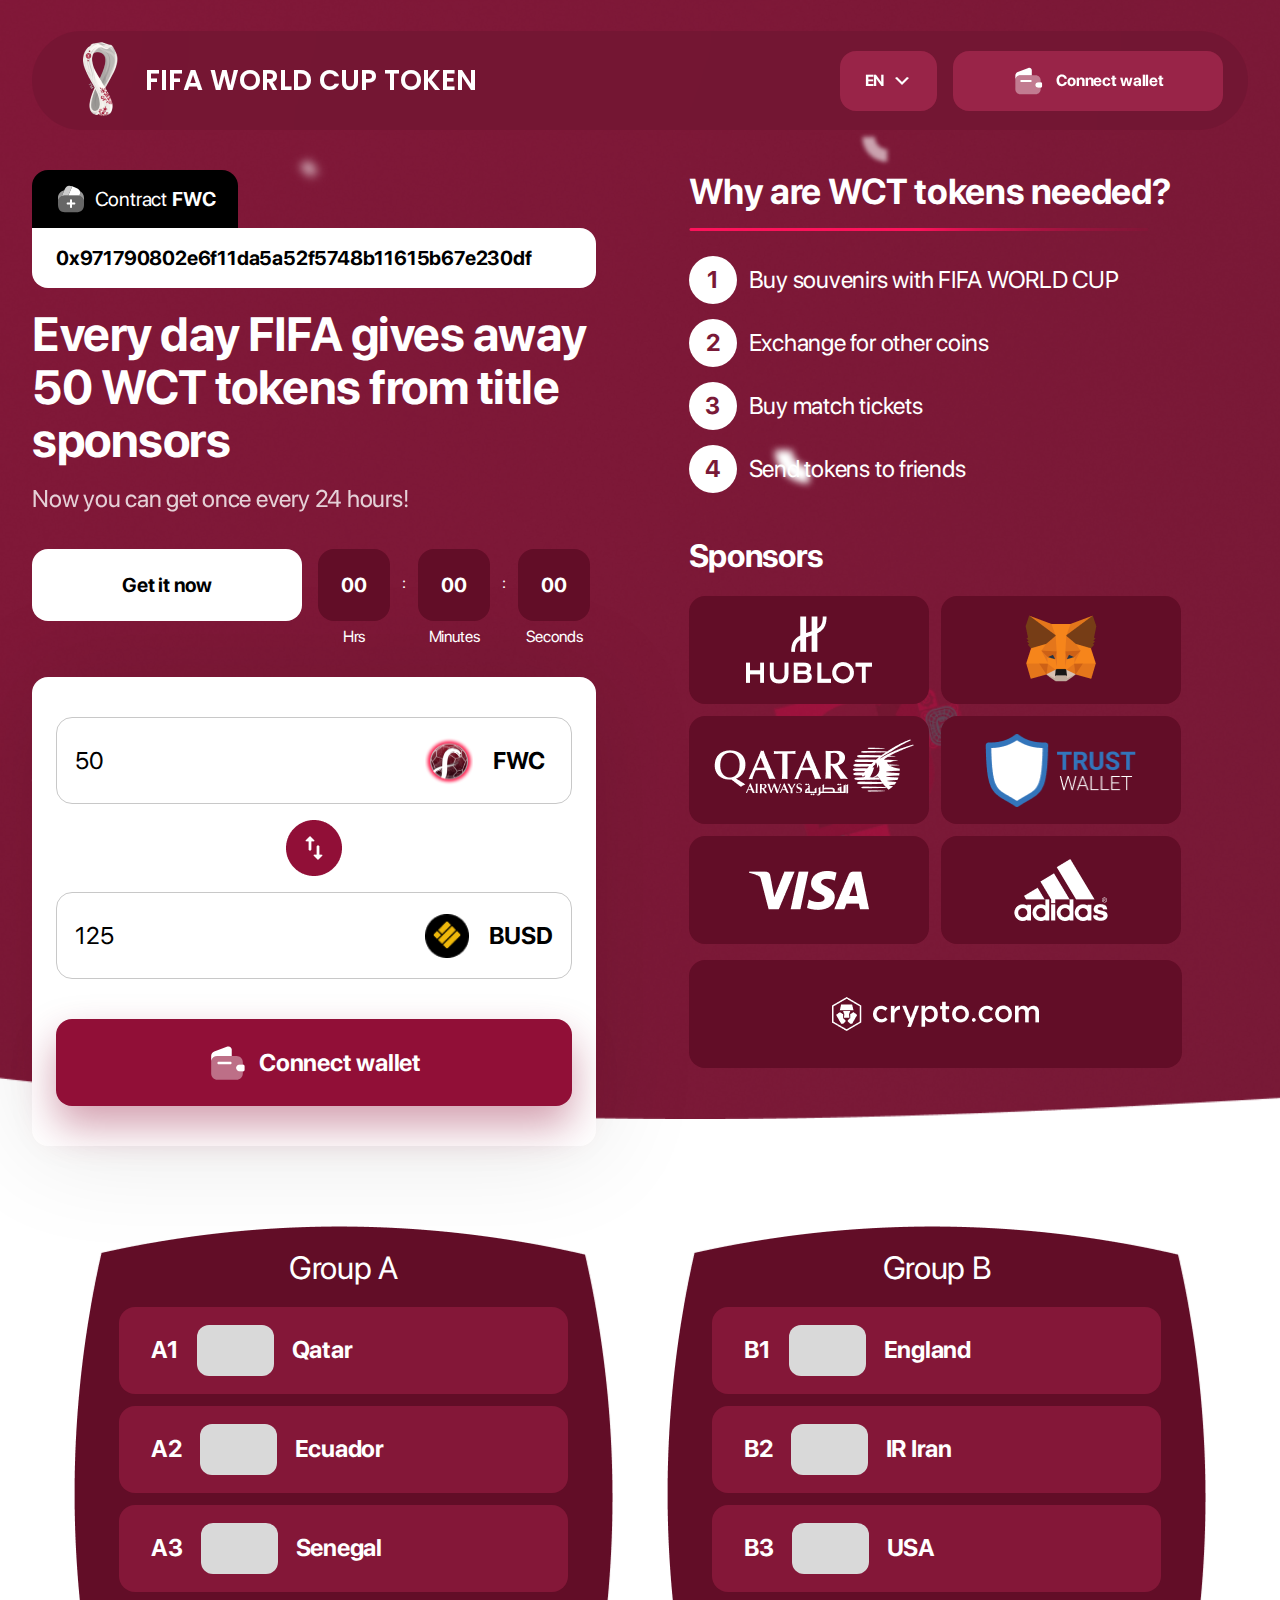
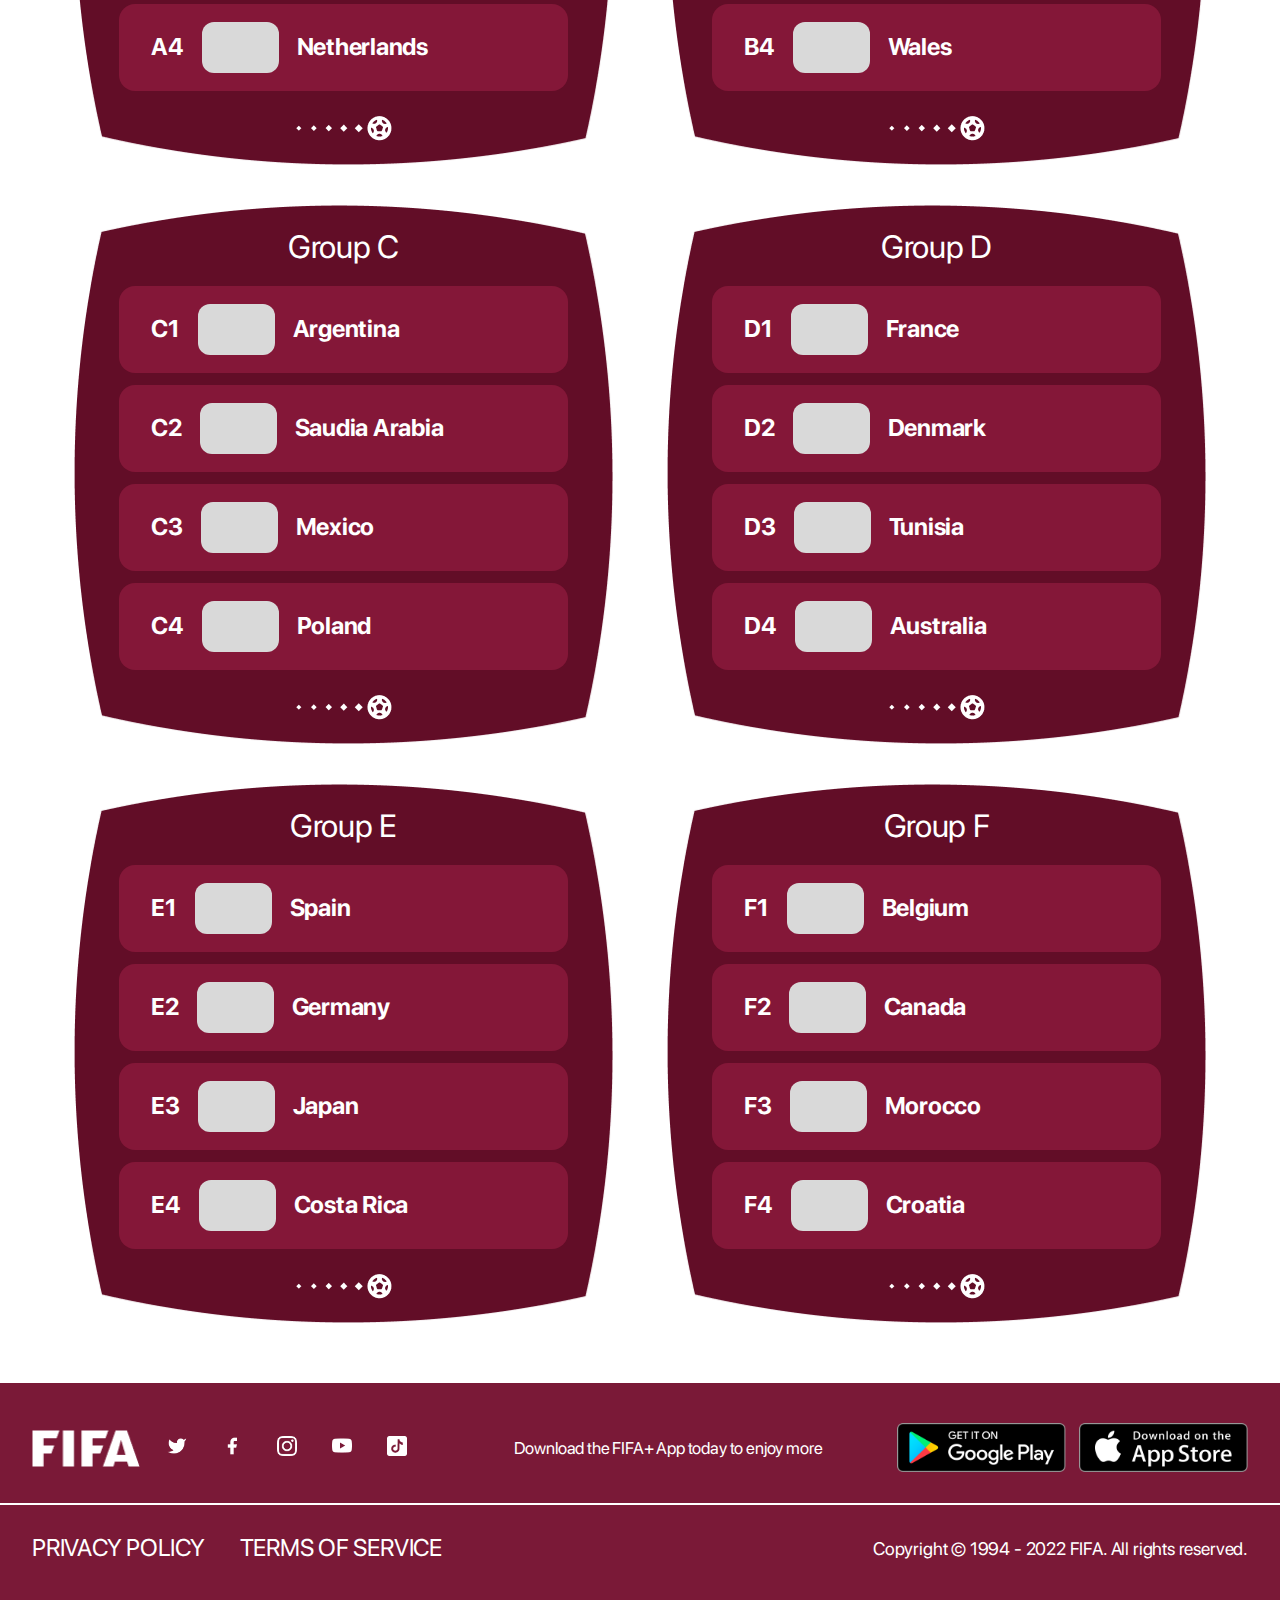
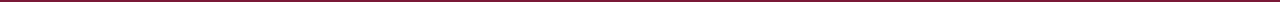
==== en.html @ 3a6cc98b "init" ====
<!DOCTYPE html>
<html lang="en">

<head>
    <meta charset="UTF-8">
    <meta http-equiv="X-UA-Compatible" content="IE=edge">
    <meta name="viewport" content="width=device-width, initial-scale=1.0">
    <title>Fifa World Cup Token</title>
    <link rel="preconnect" href="https://fonts.googleapis.com">
    <link rel="preconnect" href="https://fonts.gstatic.com" crossorigin>
    <link href="https://fonts.googleapis.com/css2?family=Poppins:wght@600&display=swap" rel="stylesheet">
    <link rel="stylesheet" href="css/fonts.css">
    <link rel="stylesheet" href="css/style.css">
    <link rel="icon" href="img/logo.png" sizes="24x24">
</head>

<body>
    <section class="main container">
        <div class="main_bg"></div>
        <div class="main_part_bg"></div>
        <div class="main_part_bg2"></div>
        <header>
            <div class="header_logo">
                <img src="img/logo.png" alt="">
                <span>Fifa World Cup Token</span>
            </div>
            <div class="header_lang">
                <div class="header_lang_r">

                    <span>EN</span>
                    <img src="img/arrow.png" alt="">

                </div>
                <div class="header_lang_menu">
                    <div class="header_lang_menu_w header_lang_menu_w1">
                        <a href="/">
                            <p>RU</p>
                        </a>
                    </div>
                    <div class="header_lang_menu_w header_lang_menu_active">
                        <a href="en.html">
                            <p>EN</p>
                        </a>
                    </div>
                </div>
            </div>
            <div class="header_wallet">
                <img src="img/wallet.svg" alt="">
                <span>Connect wallet</span>
            </div>
        </header>

        <div class="main_row">
            <div class="main_column main_column1">
                <div class="main_contract">
                    <img src="img/contract.svg" alt="">
                    <span>Сontract</span>
                    <p>FWC</p>
                </div>
                <div class="main_contract_white">
                    0x971790802e6f11da5a52f5748b11615b67e230df
                </div>
                <h2>
                    Every day FIFA gives away 50 WCT tokens from title sponsors
                </h2>
                <div class="main_take">
                    Now you can get once every <span>24</span> hours!
                </div>
                <div class="main_take_now">
                    <div class="main_take_now_btn">
                        Get it now
                    </div>
                    <div class="main_take_now_timer">
                        <div class="main_take_now_timer_time_wrap">
                            <div class="main_take_now_timer_time">
                                00
                            </div>
                            <span>Hrs</span>
                        </div>
                        <p>:</p>
                        <div class="main_take_now_timer_time_wrap">
                            <div class="main_take_now_timer_time">
                                00
                            </div>
                            <span>Minutes</span>
                        </div>
                        <p>:</p>
                        <div class="main_take_now_timer_time_wrap">
                            <div class="main_take_now_timer_time">
                                00
                            </div>
                            <span>Seconds</span>
                        </div>
                    </div>
                </div>
                <div class="main_exchange">
                    <div class="main_exchange_row">
                        <input type="text" value="50">
                        <img src="img/fwc.png" alt="">
                        <span>FWC</span>
                    </div>
                    <div class="main_exchange_change">
                        <img src="img/change.png" alt="">
                    </div>
                    <div class="main_exchange_row">
                        <input type="text" value="125">
                        <img class="img2" src="img/busd.png" alt="">
                        <span>BUSD</span>
                    </div>
                    <div class="main_exchange_wallet">
                        <img src="img/wallet.svg" alt="">
                        <span>Connect wallet</span>
                    </div>
                </div>
            </div>

            <div class="main_column main_column2">
                <div class="main_column2_h2">
                    <h2>Why are WCT tokens needed?</h2>
                </div>
                <div class="main_column2_h2_img">
                    <img src="img/column2_arrow.png" alt="">
                </div>
                <div class="main_column2_ul">
                    <div class="main_column2_ul_li">
                        <div class="main_column2_ul_li_index">
                            1
                        </div>
                        <div class="main_column2_ul_li_text">
                            Buy souvenirs with FIFA WORLD CUP
                        </div>
                    </div>
                    <div class="main_column2_ul_li">
                        <div class="main_column2_ul_li_index">
                            2
                        </div>
                        <div class="main_column2_ul_li_text">
                            Exchange for other coins
                        </div>
                    </div>
                    <div class="main_column2_ul_li">
                        <div class="main_column2_ul_li_index">
                            3
                        </div>
                        <div class="main_column2_ul_li_text">
                            Buy match tickets
                        </div>
                    </div>
                    <div class="main_column2_ul_li">
                        <div class="main_column2_ul_li_index">
                            4
                        </div>
                        <div class="main_column2_ul_li_text">
                            Send tokens to friends
                        </div>
                    </div>

                    <div class="main_column2_img"></div>
                </div>
                <div class="main_column2_sponsors">
                    <h3>Sponsors</h3>
                    <div class="main_column2_sponsors_wrap">
                        <div class="main_column2_sponsors_item">
                            <img class="main_column2_sponsors_item1" src="img/sp1.png" alt="">
                        </div>
                        <div class="main_column2_sponsors_item">
                            <img class="main_column2_sponsors_item2" src="img/sp2.png" alt="">
                        </div>
                        <div class="main_column2_sponsors_item">
                            <img class="main_column2_sponsors_item3" src="img/sp3.png" alt="">
                        </div>
                        <div class="main_column2_sponsors_item">
                            <img class="main_column2_sponsors_item4" src="img/sp4.png" alt="">
                        </div>
                        <div class="main_column2_sponsors_item">
                            <img class="main_column2_sponsors_item5" src="img/sp5.png" alt="">
                        </div>
                        <div class="main_column2_sponsors_item">
                            <img class="main_column2_sponsors_item6" src="img/sp6.png" alt="">
                        </div>
                    </div>
                    <div class="main_column2_sponsors_item_last">
                        <img class="main_column2_sponsors_item7" src="img/sp7.png" alt="">
                    </div>
                </div>
            </div>
        </div>
    </section>

    <section class="container groups">
        <div class="groups_wrap">
            <div class="groups_item">
                <div class="groups_item_name">
                    Group A
                </div>
                <div class="groups_item_team_wrap">
                    <div class="groups_item_team_wrap_index">
                        A1
                    </div>
                    <div class="groups_item_team_wrap_img">

                    </div>
                    <div class="groups_item_team_wrap_name">
                        Qatar
                    </div>
                </div>
                <div class="groups_item_team_wrap">
                    <div class="groups_item_team_wrap_index">
                        A2
                    </div>
                    <div class="groups_item_team_wrap_img">

                    </div>
                    <div class="groups_item_team_wrap_name">
                        Ecuador
                    </div>
                </div>
                <div class="groups_item_team_wrap">
                    <div class="groups_item_team_wrap_index">
                        A3
                    </div>
                    <div class="groups_item_team_wrap_img">

                    </div>
                    <div class="groups_item_team_wrap_name">
                        Senegal
                    </div>
                </div>
                <div class="groups_item_team_wrap">
                    <div class="groups_item_team_wrap_index">
                        A4
                    </div>
                    <div class="groups_item_team_wrap_img">

                    </div>
                    <div class="groups_item_team_wrap_name">
                        Netherlands
                    </div>
                </div>
                <div class="groups_item_bg_img">
                    <img src="img/groupsball.png" alt="">
                </div>
            </div>
            <div class="groups_item">
                <div class="groups_item_name">
                    Group B
                </div>
                <div class="groups_item_team_wrap">
                    <div class="groups_item_team_wrap_index">
                        B1
                    </div>
                    <div class="groups_item_team_wrap_img">

                    </div>
                    <div class="groups_item_team_wrap_name">
                        England
                    </div>
                </div>
                <div class="groups_item_team_wrap">
                    <div class="groups_item_team_wrap_index">
                        B2
                    </div>
                    <div class="groups_item_team_wrap_img">

                    </div>
                    <div class="groups_item_team_wrap_name">
                        IR Iran
                    </div>
                </div>
                <div class="groups_item_team_wrap">
                    <div class="groups_item_team_wrap_index">
                        B3
                    </div>
                    <div class="groups_item_team_wrap_img">

                    </div>
                    <div class="groups_item_team_wrap_name">
                        USA
                    </div>
                </div>
                <div class="groups_item_team_wrap">
                    <div class="groups_item_team_wrap_index">
                        B4
                    </div>
                    <div class="groups_item_team_wrap_img">

                    </div>
                    <div class="groups_item_team_wrap_name">
                        Wales
                    </div>
                </div>
                <div class="groups_item_bg_img">
                    <img src="img/groupsball.png" alt="">
                </div>
            </div>
            <div class="groups_item">
                <div class="groups_item_name">
                    Group C
                </div>
                <div class="groups_item_team_wrap">
                    <div class="groups_item_team_wrap_index">
                        C1
                    </div>
                    <div class="groups_item_team_wrap_img">

                    </div>
                    <div class="groups_item_team_wrap_name">
                        Argentina
                    </div>
                </div>
                <div class="groups_item_team_wrap">
                    <div class="groups_item_team_wrap_index">
                        C2
                    </div>
                    <div class="groups_item_team_wrap_img">

                    </div>
                    <div class="groups_item_team_wrap_name">
                        Saudia Arabia
                    </div>
                </div>
                <div class="groups_item_team_wrap">
                    <div class="groups_item_team_wrap_index">
                        C3
                    </div>
                    <div class="groups_item_team_wrap_img">

                    </div>
                    <div class="groups_item_team_wrap_name">
                        Mexico
                    </div>
                </div>
                <div class="groups_item_team_wrap">
                    <div class="groups_item_team_wrap_index">
                        C4
                    </div>
                    <div class="groups_item_team_wrap_img">

                    </div>
                    <div class="groups_item_team_wrap_name">
                        Poland
                    </div>
                </div>
                <div class="groups_item_bg_img">
                    <img src="img/groupsball.png" alt="">
                </div>
            </div>
            <div class="groups_item">
                <div class="groups_item_name">
                    Group D
                </div>
                <div class="groups_item_team_wrap">
                    <div class="groups_item_team_wrap_index">
                        D1
                    </div>
                    <div class="groups_item_team_wrap_img">

                    </div>
                    <div class="groups_item_team_wrap_name">
                        France
                    </div>
                </div>
                <div class="groups_item_team_wrap">
                    <div class="groups_item_team_wrap_index">
                        D2
                    </div>
                    <div class="groups_item_team_wrap_img">

                    </div>
                    <div class="groups_item_team_wrap_name">
                        Denmark
                    </div>
                </div>
                <div class="groups_item_team_wrap">
                    <div class="groups_item_team_wrap_index">
                        D3
                    </div>
                    <div class="groups_item_team_wrap_img">

                    </div>
                    <div class="groups_item_team_wrap_name">
                        Tunisia
                    </div>
                </div>
                <div class="groups_item_team_wrap">
                    <div class="groups_item_team_wrap_index">
                        D4
                    </div>
                    <div class="groups_item_team_wrap_img">

                    </div>
                    <div class="groups_item_team_wrap_name">
                        Australia
                    </div>
                </div>
                <div class="groups_item_bg_img">
                    <img src="img/groupsball.png" alt="">
                </div>
            </div>
            <div class="groups_item">
                <div class="groups_item_name">
                    Group E
                </div>
                <div class="groups_item_team_wrap">
                    <div class="groups_item_team_wrap_index">
                        E1
                    </div>
                    <div class="groups_item_team_wrap_img">

                    </div>
                    <div class="groups_item_team_wrap_name">
                        Spain
                    </div>
                </div>
                <div class="groups_item_team_wrap">
                    <div class="groups_item_team_wrap_index">
                        E2
                    </div>
                    <div class="groups_item_team_wrap_img">

                    </div>
                    <div class="groups_item_team_wrap_name">
                        Germany
                    </div>
                </div>
                <div class="groups_item_team_wrap">
                    <div class="groups_item_team_wrap_index">
                        E3
                    </div>
                    <div class="groups_item_team_wrap_img">

                    </div>
                    <div class="groups_item_team_wrap_name">
                        Japan
                    </div>
                </div>
                <div class="groups_item_team_wrap">
                    <div class="groups_item_team_wrap_index">
                        E4
                    </div>
                    <div class="groups_item_team_wrap_img">

                    </div>
                    <div class="groups_item_team_wrap_name">
                        Costa Rica
                    </div>
                </div>
                <div class="groups_item_bg_img">
                    <img src="img/groupsball.png" alt="">
                </div>
            </div>
            <div class="groups_item">
                <div class="groups_item_name">
                    Group F
                </div>
                <div class="groups_item_team_wrap">
                    <div class="groups_item_team_wrap_index">
                        F1
                    </div>
                    <div class="groups_item_team_wrap_img">

                    </div>
                    <div class="groups_item_team_wrap_name">
                        Belgium
                    </div>
                </div>
                <div class="groups_item_team_wrap">
                    <div class="groups_item_team_wrap_index">
                        F2
                    </div>
                    <div class="groups_item_team_wrap_img">

                    </div>
                    <div class="groups_item_team_wrap_name">
                        Canada
                    </div>
                </div>
                <div class="groups_item_team_wrap">
                    <div class="groups_item_team_wrap_index">
                        F3
                    </div>
                    <div class="groups_item_team_wrap_img">

                    </div>
                    <div class="groups_item_team_wrap_name">
                        Morocco
                    </div>
                </div>
                <div class="groups_item_team_wrap">
                    <div class="groups_item_team_wrap_index">
                        F4
                    </div>
                    <div class="groups_item_team_wrap_img">

                    </div>
                    <div class="groups_item_team_wrap_name">
                        Croatia
                    </div>
                </div>
                <div class="groups_item_bg_img">
                    <img src="img/groupsball.png" alt="">
                </div>
            </div>
        </div>
    </section>

    <footer>
        <div class="footer_top container">
            <div class="footer_top_name">
                <img src="img/fifa.png" alt="">
            </div>
            <div class="footer_top_icons">
                <a href="">
                    <img src="img/ic1.png" alt="">
                </a>
                <a href="">
                    <img src="img/ic2.png" alt="">
                </a>
                <a href="">
                    <img src="img/ic3.png" alt="">
                </a>
                <a href="">
                    <img src="img/ic4.png" alt="">
                </a>
                <a href="">
                    <img src="img/ic5.png" alt="">
                </a>
            </div>
            <div class="footer_top_down">
                Download the FIFA+ App today to enjoy more
            </div>
            <div class="footer_top_google">
                <a href="">
                    <img src="img/googleplay.png" alt="">
                </a>
            </div>
            <div class="footer_top_appstore">
                <a href="">
                    <img src="img/appstore.png" alt="">
                </a>
            </div>
        </div>
        <div class="footer_bottom container">
            <div class="footer_bottom_links">
                <div class="footer_bottom_link footer_bottom_link1">
                    <a href="">
                        PRIVACY POLICY
                        </a>
                </div>
                <div class="footer_bottom_link">
                    <a href="">
                        
TERMS OF SERVICE
                        </a>
                </div>
            </div>
            <div class="footer_bottom_copyright">
                Copyright © 1994 - 2022 FIFA. All rights reserved.
            </div>
        </div>
    </footer>
    <script src="https://code.jquery.com/jquery-3.6.0.min.js" integrity="sha256-/xUj+3OJU5yExlq6GSYGSHk7tPXikynS7ogEvDej/m4=" crossorigin="anonymous"></script>
    <script src="js/main.js"></script>
</body>

</html>
---- css/fonts.css ----
@font-face {
     font-family: "SF Pro";
     src: url(../fonts/SFPRODISPLAYREGULAR.OTF);
     font-weight: 400;
     font-style: normal;
     font-display: swap
 }
 
 @font-face {
     font-family: "SF Pro";
     src: url(../fonts/SFPRODISPLAYMEDIUM.OTF);
     font-weight: 500;
     font-style: normal;
     font-display: swap
 }
 
 @font-face {
     font-family: "SF Pro";
     src: url(../fonts/SFPRODISPLAYBOLD.OTF);
     font-weight: 700;
     font-style: normal;
     font-display: swap
 }
---- css/style.css ----
* {
    padding: 0;
    margin: 0;
    box-sizing: border-box;
    font-family: 'SF Pro';
    color: white;
}

img {
    width: 100%;
    height: auto;
}

html {
    scroll-behavior: smooth;
}

body {
    overflow-x: hidden;
}

body::-webkit-scrollbar {
    width: 12px;
}

body::-webkit-scrollbar-track {
    background: #1C1A36;
}

body::-webkit-scrollbar-thumb {
    background-color: #841738;
    border-radius: 20px;
}

.container {
    width: 1680px;
    margin: 0 auto;
}

.imgRotate img {
    transform: rotate(0) !important;
}

.main_bg {
    background-image: url('../img/main_bg.png');
    background-size: cover;
    background-repeat: no-repeat;
    background-position: bottom;
    width: 2269.33px;
    height: 1081px;
    left: -109.33px;
    top: -7px;
    position: absolute;
    z-index: -1;
}

header {
    width: 100%;
    height: 99px;
    background: rgba(104, 21, 46, 0.45);
    backdrop-filter: blur(40px);
    /* Note: backdrop-filter has minimal browser support */
    border-radius: 300px;
    margin-top: 31px;
    padding: 10px 25px;
    display: flex;
    align-items: center;
}

.header_logo {
    display: flex;
    align-items: center;
}

.header_logo img {
    width: 88px;
    height: 77px;
}

.header_logo span {
    font-family: 'Poppins';
    font-style: normal;
    font-weight: 600;
    font-size: 28px;
    line-height: 42px;
    /* identical to box height */
    text-transform: uppercase;
    color: #FFFFFF;
}

.header_lang {
    margin-left: auto;
    width: 97px;
    height: 60px;
    display: flex;
    align-items: center;
    background: #992448;
    border-radius: 16px;
    justify-content: center;
    position: relative;
}

.header_lang span {
    font-style: normal;
    font-weight: 700;
    font-size: 16px;
    line-height: 110%;
    /* identical to box height, or 18px */
    letter-spacing: -0.01em;
    color: #FFFFFF;
    margin-right: 8px;
}

.header_lang img {
    width: 20px;
    height: 20px;
    transform: rotate(180deg);
}

.header_wallet {
    background: #992448;
    border-radius: 16px;
    margin-left: 16px;
    display: flex;
    align-items: center;
    width: 270px;
    height: 60px;
    justify-content: center;
}

.header_wallet img {
    width: 32px;
    height: 32px;
}

.header_wallet span {
    font-family: 'SF Pro';
    font-style: normal;
    font-weight: 700;
    font-size: 16px;
    line-height: 110%;
    /* identical to box height, or 18px */
    letter-spacing: -0.01em;
    color: #FFFFFF;
    margin-left: 12px;
}

.main_part_bg {
    background-image: url('../img/path104.png');
    filter: blur(5px);
    transform: matrix(-0.87, 0.5, 0.5, 0.87, 0, 0);
    width: 23px;
    height: 23px;
    background-size: cover;
    background-repeat: no-repeat;
    background-position: bottom;
    position: absolute;
    top: 200px;
    left: 30px;
}

.main_part_bg2 {
    background-image: url('../img/path105.png');
    transform: matrix(0.26, -0.97, -0.97, -0.26, 0, 0);
    width: 23px;
    height: 23px;
    background-size: cover;
    background-repeat: no-repeat;
    background-position: bottom;
    position: absolute;
    bottom: 100px;
    left: 30px;
}

.main_row {
    margin-top: 40px;
    display: flex;
}

.main_column1 {
    width: 630px;
}

.main_contract {
    background: #000000;
    border-radius: 16px 16px 0px 0px;
    width: 206px;
    height: 58px;
    display: flex;
    align-items: center;
    justify-content: center;
}

.main_contract img {
    width: 32px;
    height: 32px;
    margin-right: 8px;
}

.main_contract span {
    font-size: 20px;
    line-height: 110%;
    /* identical to box height, or 22px */
    letter-spacing: -0.01em;
    color: #FFFFFF;
    font-weight: 400;
}

.main_contract p {
    font-size: 20px;
    line-height: 110%;
    /* identical to box height, or 22px */
    letter-spacing: -0.01em;
    color: #FFFFFF;
    font-weight: 700;
    margin-left: 5px;
}

.main_contract_white {
    width: 564px;
    height: 60px;
    background: #FFFFFF;
    border-radius: 0px 16px 16px 16px;
    padding: 19px 24px;
    font-weight: 700;
    font-size: 20px;
    line-height: 110%;
    /* identical to box height, or 22px */
    letter-spacing: -0.01em;
    color: #000000;
}

.main_column1 h2 {
    font-weight: 700;
    font-size: 48px;
    line-height: 110%;
    /* or 53px */
    letter-spacing: -0.01em;
    color: #FFFFFF;
    margin-top: 20px;
}

.main_take {
    font-weight: 400;
    font-size: 24px;
    line-height: 110%;
    /* or 26px */
    letter-spacing: -0.01em;
    color: #FFFFFF;
    opacity: 0.8;
    margin-top: 20px;
}

.main_take_now {
    margin-top: 36px;
    display: flex;
}

.main_take_now_btn {
    width: 270px;
    height: 72px;
    background: #FFFFFF;
    border-radius: 16px;
    display: flex;
    justify-content: center;
    align-items: center;
    font-weight: 700;
    font-size: 20px;
    line-height: 110%;
    /* identical to box height, or 22px */
    letter-spacing: -0.01em;
    color: #000000;
}

.main_take_now_timer {
    margin-left: 16px;
    display: flex;
    align-items: center;
    column-gap: 12px;
}

.main_take_now_timer_time {
    width: 72px;
    height: 72px;
    display: flex;
    align-items: center;
    justify-content: center;
    font-weight: 700;
    font-size: 20px;
    line-height: 110%;
    /* identical to box height, or 22px */
    letter-spacing: -0.01em;
    color: #FFFFFF;
    background: #620D27;
    border-radius: 16px;
}

.main_take_now_timer_time_wrap span {
    font-weight: 400;
    font-size: 16px;
    line-height: 110%;
    /* identical to box height, or 20px */
    letter-spacing: -0.01em;
    color: #FFFFFF;
    margin-top: 7px;
    text-align: center;
    display: flex;
    justify-content: center;
}

.main_take_now_timer p {
    position: relative;
    bottom: 15px;
}

.main_exchange {
    margin-top: 32px;
    width: 564px;
    height: 469px;
    background: #FFFFFF;
    box-shadow: 0px 4px 110px rgba(0, 0, 0, 0.1);
    border-radius: 16px;
    padding: 40px 24px;
}

.main_exchange_row {
    width: 100%;
    height: 87px;
    border: 1px solid #C8C8C8;
    border-radius: 16px;
    padding: 18px;
    display: flex;
    align-items: center;
}

.main_exchange_row input {
    border: 0;
    font-weight: 400;
    font-size: 24px;
    line-height: 110%;
    /* or 26px */
    letter-spacing: -0.01em;
    color: #000000;
    width: 67%;
}

.main_exchange_row img {
    margin-left: 30px;
    width: 48px;
    height: 48px;
}

.main_exchange_row span {
    font-weight: 700;
    font-size: 24px;
    line-height: 110%;
    /* or 26px */
    letter-spacing: -0.01em;
    color: #000000;
    margin-left: 20px;
}

.main_exchange_change {
    width: 56px;
    height: 56px;
    margin: 0 auto;
    margin-top: 16px;
    margin-bottom: 16px;
}

.main_exchange_wallet {
    width: 100%;
    height: 87px;
    background: #910F37;
    /* 1 */
    box-shadow: 0px 20px 40px rgba(145, 15, 55, 0.4);
    border-radius: 16px;
    margin-top: 40px;
    display: flex;
    justify-content: center;
    align-items: center;
}

.main_exchange_wallet img {
    width: 40px;
    height: 40px;
}

.main_exchange_wallet span {
    font-weight: 700;
    font-size: 24px;
    line-height: 110%;
    /* or 26px */
    letter-spacing: -0.01em;
    color: #FFFFFF;
    margin-left: 12px;
}

.img2 {
    width: 44px !important;
    height: 44px !important;
}

.main_column2 {
    width: 800px;
    margin-left: auto;
}

.main_column2_h2 {
    font-weight: 700;
    font-size: 36px;
    line-height: 120%;
    /* or 43px */
    letter-spacing: -0.01em;
    color: #FFFFFF;
}

.main_column2_h2 h2 {
    font-weight: 700;
    font-size: 36px;
    line-height: 120%;
    /* or 43px */
    letter-spacing: -0.01em;
    color: #FFFFFF;
}

.main_column2_h2_img img {
    transform: rotate(-180deg);
    width: 460px;
    margin-top: 15px;
}

.main_column2_ul {
    margin-top: 21px;
    position: relative;
}

.main_column2_ul_li {
    display: flex;
    align-items: center;
    margin-bottom: 15px;
}

.main_column2_ul_li_index {
    width: 48px;
    height: 48px;
    background: #FFFFFF;
    display: flex;
    align-items: center;
    justify-content: center;
    font-weight: 700;
    font-size: 24px;
    line-height: 110%;
    /* or 26px */
    letter-spacing: -0.01em;
    color: #791937;
    border-radius: 50px;
    margin-right: 12px;
}

.main_column2_ul_li_text {
    font-weight: 400;
    font-size: 24px;
    line-height: 110%;
    /* or 26px */
    letter-spacing: -0.01em;
    color: #FFFFFF;
}

.main_column2_sponsors {
    margin-top: 46px;
}

.main_column2_sponsors h3 {
    font-weight: 700;
    font-size: 32px;
    line-height: 110%;
    /* or 35px */
    letter-spacing: -0.01em;
    color: #FFFFFF;
}

.main_column2_sponsors_wrap {
    margin-top: 22px;
    display: flex;
    column-gap: 12px;
    row-gap: 12px;
    flex-wrap: wrap;
}

.main_column2_sponsors_item {
    background: #620D27;
    border-radius: 16px;
    display: flex;
    justify-content: center;
    width: 240px;
    height: 108px;
    align-items: center;
}

.main_column2_sponsors_item1 {
    width: 126px;
    height: 68px;
}

.main_column2_sponsors_item2 {
    width: 88px;
    height: 88px;
}

.main_column2_sponsors_item3 {
    width: 216px;
    height: 63px;
}

.main_column2_sponsors_item4 {
    width: 151px;
    height: 73px;
}

.main_column2_sponsors_item5 {
    width: 120px;
    height: 39px;
}

.main_column2_sponsors_item6 {
    width: 96px;
    height: 96px;
}

.main_column2_sponsors_item7 {
    width: 207px;
    height: 34px;
}

.main_column2_sponsors_item_last {
    width: 744px;
    display: flex;
    justify-content: center;
    align-items: center;
    background: #620D27;
    border-radius: 16px;
    margin-top: 16px;
    height: 108px;
}

.main_column2_img {
    background-image: url('../img/column2_img.png');
    background-size: cover;
    background-repeat: no-repeat;
    background-position: center;
    position: absolute;
    left: 500px;
    top: -100px;
    width: 381px;
    height: 409px;
}

.groups {
    margin-top: 80px !important;
}

.groups_wrap {
    display: flex;
    flex-wrap: wrap;
    align-items: center;
    justify-content: center;
    column-gap: 12px;
    row-gap: 40px;
}

.groups_item {
    background-image: url('../img/Vector.png');
    background-size: cover;
    background-repeat: no-repeat;
    background-position: center;
    width: 539px;
    height: 539px;
    padding: 25px 45px;
}

.groups_item_name {
    font-weight: 400;
    font-size: 32px;
    line-height: 110%;
    /* or 35px */
    letter-spacing: -0.01em;
    color: #FFFFFF;
    text-align: center;
    margin-bottom: 20px;
}

.groups_item_team_wrap {
    height: 87px;
    width: 100%;
    background: #841738;
    border-radius: 16px;
    display: flex;
    align-items: center;
    margin-bottom: 12px;
    padding: 18px 32px;
}

.groups_item_team_wrap_index {
    font-weight: 700;
    font-size: 24px;
    line-height: 110%;
    /* or 26px */
    letter-spacing: -0.01em;
    color: #FFFFFF;
    margin-right: 18px;
}

.groups_item_team_wrap_img {
    background: #D9D9D9;
    border-radius: 12px;
    width: 77px;
    height: 51px;
}

.groups_item_team_wrap_name {
    font-weight: 700;
    font-size: 24px;
    line-height: 110%;
    /* or 26px */
    letter-spacing: -0.01em;
    color: #FFFFFF;
    margin-left: 18px;
}

.groups_item_bg_img {
    margin: 0 auto;
    margin-top: 25px;
    width: 96px;
    height: 25px;
}

footer {
    margin-top: 60px;
    background-color: #7A1937;
}

.footer_top {
    border-bottom: 2px solid white;
    padding: 40px 0 30px 0;
    display: flex;
    align-items: center;
}

.footer_top_name {
    width: 108px;
    height: 36px;
    margin-right: 27px;
}

.footer_top_icons img {
    width: 30px;
    height: 30px;
    margin-right: 32px;
}

.footer_top_down {
    font-weight: 400;
    font-size: 24px;
    line-height: 110%;
    /* or 26px */
    letter-spacing: -0.01em;
    color: #FFFFFF;
    margin-left: auto;
    margin-right: auto;
}

.footer_top_google {
    width: 169px;
    height: 50px;
    margin-right: 13px;
}

.footer_top_appstore {
    width: 169px;
    height: 50px;
}

.footer_bottom {
    padding: 30px 0 40px 0;
    display: flex;
    align-items: center;
}

.footer_bottom_link a {
    font-weight: 400;
    font-size: 24px;
    line-height: 110%;
    /* or 26px */
    letter-spacing: -0.01em;
    color: #FFFFFF;
}

.footer_bottom_link1 {
    margin-right: 35px;
}

.footer_bottom_copyright {
    margin-left: auto;
    font-weight: 400;
    font-size: 18px;
    line-height: 110%;
    /* identical to box height, or 20px */
    letter-spacing: -0.01em;
    color: #FFFFFF;
}

a {
    text-decoration: none;
}

.footer_bottom_links {
    display: flex;
    align-items: center;
}

.header_lang_r,
.header_wallet,
.main_take_now_btn,
.main_exchange_wallet,
.main_exchange_change,
a {
    cursor: pointer;
    transition: 0.5s;
}

.header_lang_r:hover,
.header_wallet:hover,
.main_take_now_btn:hover,
.main_exchange_wallet:hover,
.main_exchange_change:hover,
a:hover {
    transition: 0.5s;
    opacity: 0.8;
}

.header_lang_menu {
    position: absolute;
    width: 97px;
    height: 91px;
    bottom: -100px;
    border-radius: 16px;
    left: 0;
    background: #992448;
    display: none;
}

.header_lang_menu_w {
    display: flex;
    align-items: center;
    padding-left: 23px;
    width: 97px;
    height: 42px;
}

.header_lang_menu_active p {
    font-weight: 700;
    font-size: 16px;
    line-height: 110%;
    /* identical to box height, or 18px */
    letter-spacing: -0.01em;
    color: black !important;
}

.header_lang_menu_active {
    background-color: #FFFFFF;
}

.header_lang_menu_w p {
    color: #FFFFFF;
}

.header_lang_menu_w1 {
    border-radius: 16px 16px 0 0;
}

.header_lang_r {
    display: flex;
    align-items: center;
}

input:active,
input:focus {
    outline: none;
    border: 0;
}

@media screen and (max-width: 1760px) {
    .container {
        width: 100%;
        padding-left: 2.5%;
        padding-right: 2.5%;
    }
    .groups_wrap {
        justify-content: space-evenly;
    }
    .main_part_bg {
        top: 160px;
        left: 300px;
    }
}

@media screen and (max-width: 1460px) {
    .main_column1 {
        width: 48%;
    }
    .main_column2 {
        width: 46%;
    }
    .main_column2_sponsors_item_last {
        width: 493px;
    }
    .main_bg {
        height: 1126px;
    }
    .main_column2_img {
        display: none;
    }
    .footer_top_icons img {
        width: 20px;
        height: 20px;
    }
    .footer_top_down {
        font-size: 17px;
    }
}

@media screen and (max-width: 1200px) {
    .main_row {
        flex-direction: column;
    }
    .main_column1,
    .main_column2 {
        width: 100%;
    }
    .main_bg {
        height: 1860px;
    }
    .main_contract {
        margin: 0 auto;
    }
    .main_contract_white {
        margin: 0 auto;
    }
    .main_column1 h2 {
        text-align: center;
    }
    .main_take {
        text-align: center;
    }
    .main_take_now {
        justify-content: center;
    }
    .main_exchange {
        margin: 0 auto;
        margin-top: 32px;
    }
    .main_contract_white {
        border-radius: 16px 16px 16px 16px;
    }
    .main_column2 {
        text-align: center;
    }
    .main_column2_h2 h2 {
        margin-top: 30px;
    }
    .main_column2_ul {
        display: flex;
        flex-direction: column;
        width: 500px;
        justify-content: center;
        margin: 0 auto;
        margin-top: 22px;
    }
    .main_column2_sponsors_wrap {
        justify-content: center;
    }
    .main_column2_sponsors_item_last {
        display: none;
    }
    .groups {
        margin-top: 100px !important;
    }
    .header_logo span {
        font-size: 24px;
    }
    .footer_top_icons img {
        margin-right: 10px;
    }
    .footer_bottom_link a {
        font-size: 18px;
    }
    .footer_top_down {
        display: none;
    }
    .footer_top_google {
        margin-left: auto;
    }
}

@media screen and (max-width: 860px) {
    .main_bg {
        height: 1920px;
    }
}

@media screen and (max-width: 782px) {
    .main_bg {
        height: 2015px;
    }
}

@media screen and (max-width: 768px) {
    header {
        flex-wrap: wrap;
        height: auto;
        border-radius: 20px;
        padding-top: 10px;
        margin-top: 0;
    }
    .main_part_bg {
        display: none;
    }
    .header_wallet {
        width: 220px;
    }
    .header_logo span {
        font-size: 19px;
    }
    .header_logo {
        margin-bottom: 15px;
    }
    .main_row {
        margin-top: 30px;
    }
    .main_contract span {
        font-size: 18px;
    }
    .main_contract p {
        font-size: 18px;
    }
    .main_contract img {
        width: 25px;
        height: 25px;
    }
    .main_contract_white {
        width: 100%;
        font-size: 14px;
        height: 50px;
    }
    .main_contract {
        height: 45px;
    }
    .main_column1 h2 {
        font-size: 40px;
    }
    .main_take {
        font-size: 20px;
    }
    .main_take_now {
        flex-wrap: wrap;
    }
    .main_take_now_timer {
        margin-left: 0;
        margin-top: 15px;
    }
    .main_exchange {
        width: 100%;
    }
    .main_part_bg2 {
        display: none;
    }
    .main_exchange_row input {
        font-size: 22px;
        width: 60%;
    }
    .main_exchange_row span {
        font-size: 500px;
        font-size: 20px;
    }
    .main_exchange_row img {
        margin-left: 10px;
        width: 40px;
        height: 40px;
    }
    .img2 {
        width: 35px !important;
        height: 35px !important;
    }
    .main_exchange_change {
        width: 46px;
        height: 46px;
    }
    .main_exchange_row {
        height: 68px;
    }
    .main_exchange_wallet span {
        font-size: 20px;
    }
    .main_exchange_wallet img {
        width: 30px;
        height: 30px;
    }
    .main_exchange_wallet {
        height: 65px;
    }
    .main_exchange {
        height: auto;
    }
    .main_column2_h2 h2 {
        font-size: 27px;
    }
    .main_column2_ul {
        width: 100%;
    }
    .main_column2_ul_li_text {
        font-size: 18px;
    }
    .main_column2_ul_li_index {
        font-size: 20px;
        width: 38px;
        height: 38px;
    }
    .main_column2_ul_li_text {
        text-align: left;
    }
    .main_column2_sponsors h3 {
        font-size: 30px;
    }
    .main_column2_sponsors_item {
        width: 175px;
    }
    .main_column2_sponsors_item3 {
        width: 155px;
        height: auto;
    }
    .main_column2_sponsors_item4 {
        width: 125px;
        height: auto;
    }
    .groups_item {
        width: 100%;
    }
    .groups_item_name {
        font-size: 28px;
    }
    .groups_item_team_wrap_index {
        font-size: 20px;
    }
    .groups_item_team_wrap_name {
        font-size: 20px;
    }
    .groups_item {
        padding: 25px 25px;
    }
    .footer_top {
        flex-wrap: wrap;
        justify-content: center;
    }
    .footer_top_google {
        margin-left: initial;
        margin-top: 15px;
    }
    .footer_top_appstore {
        margin-top: 15px;
    }
    .footer_bottom {
        flex-wrap: wrap;
        justify-content: center;
    }
    .footer_bottom_copyright {
        margin-left: initial;
        margin-top: 15px;
    }
    .main_bg {
        display: none;
    }
    .main {
        background-color: #7B1836;
    }
    .main_column2_h2_img img {
        width: 100%;
    }
    .header_wallet {
        height: 50px;
        width: 230px;
    }
    .header_lang {
        height: 50px;
        width: 85px;
    }
    .header_lang span {
        font-size: 15px;
    }
}
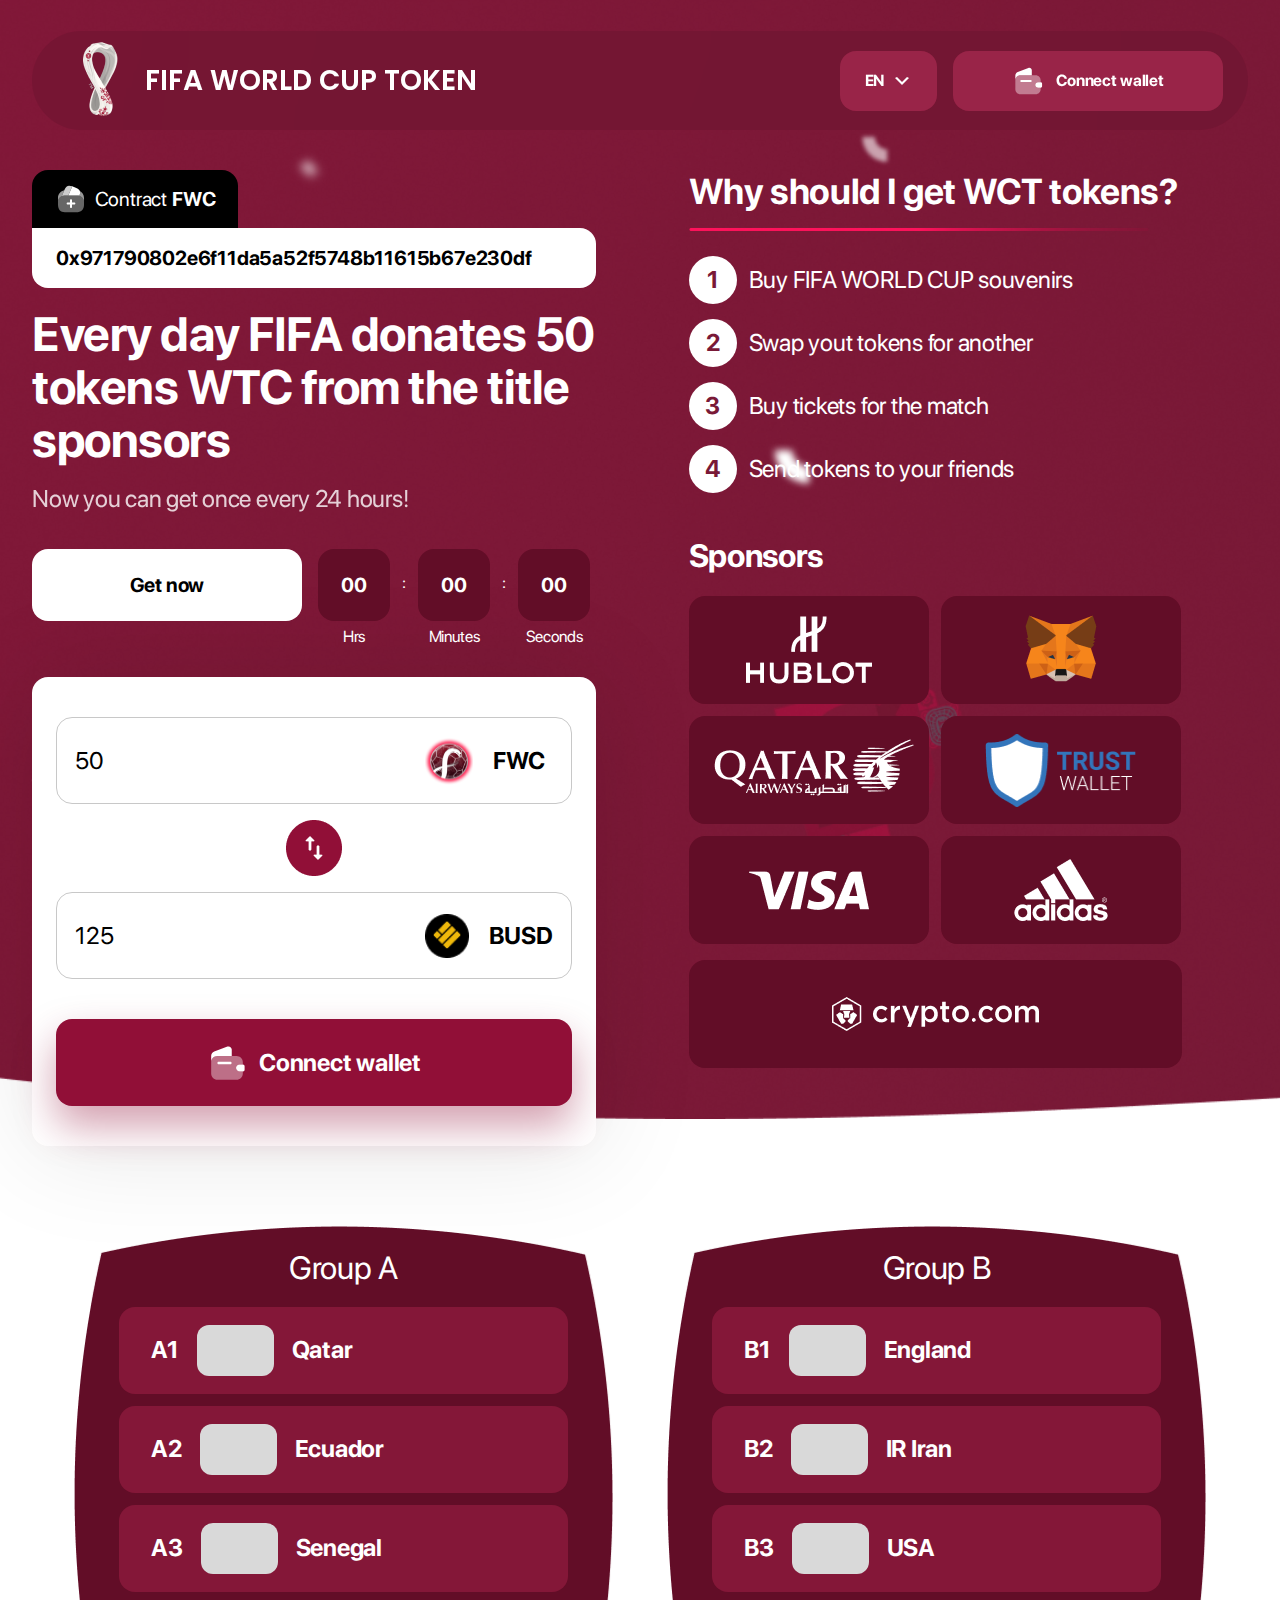
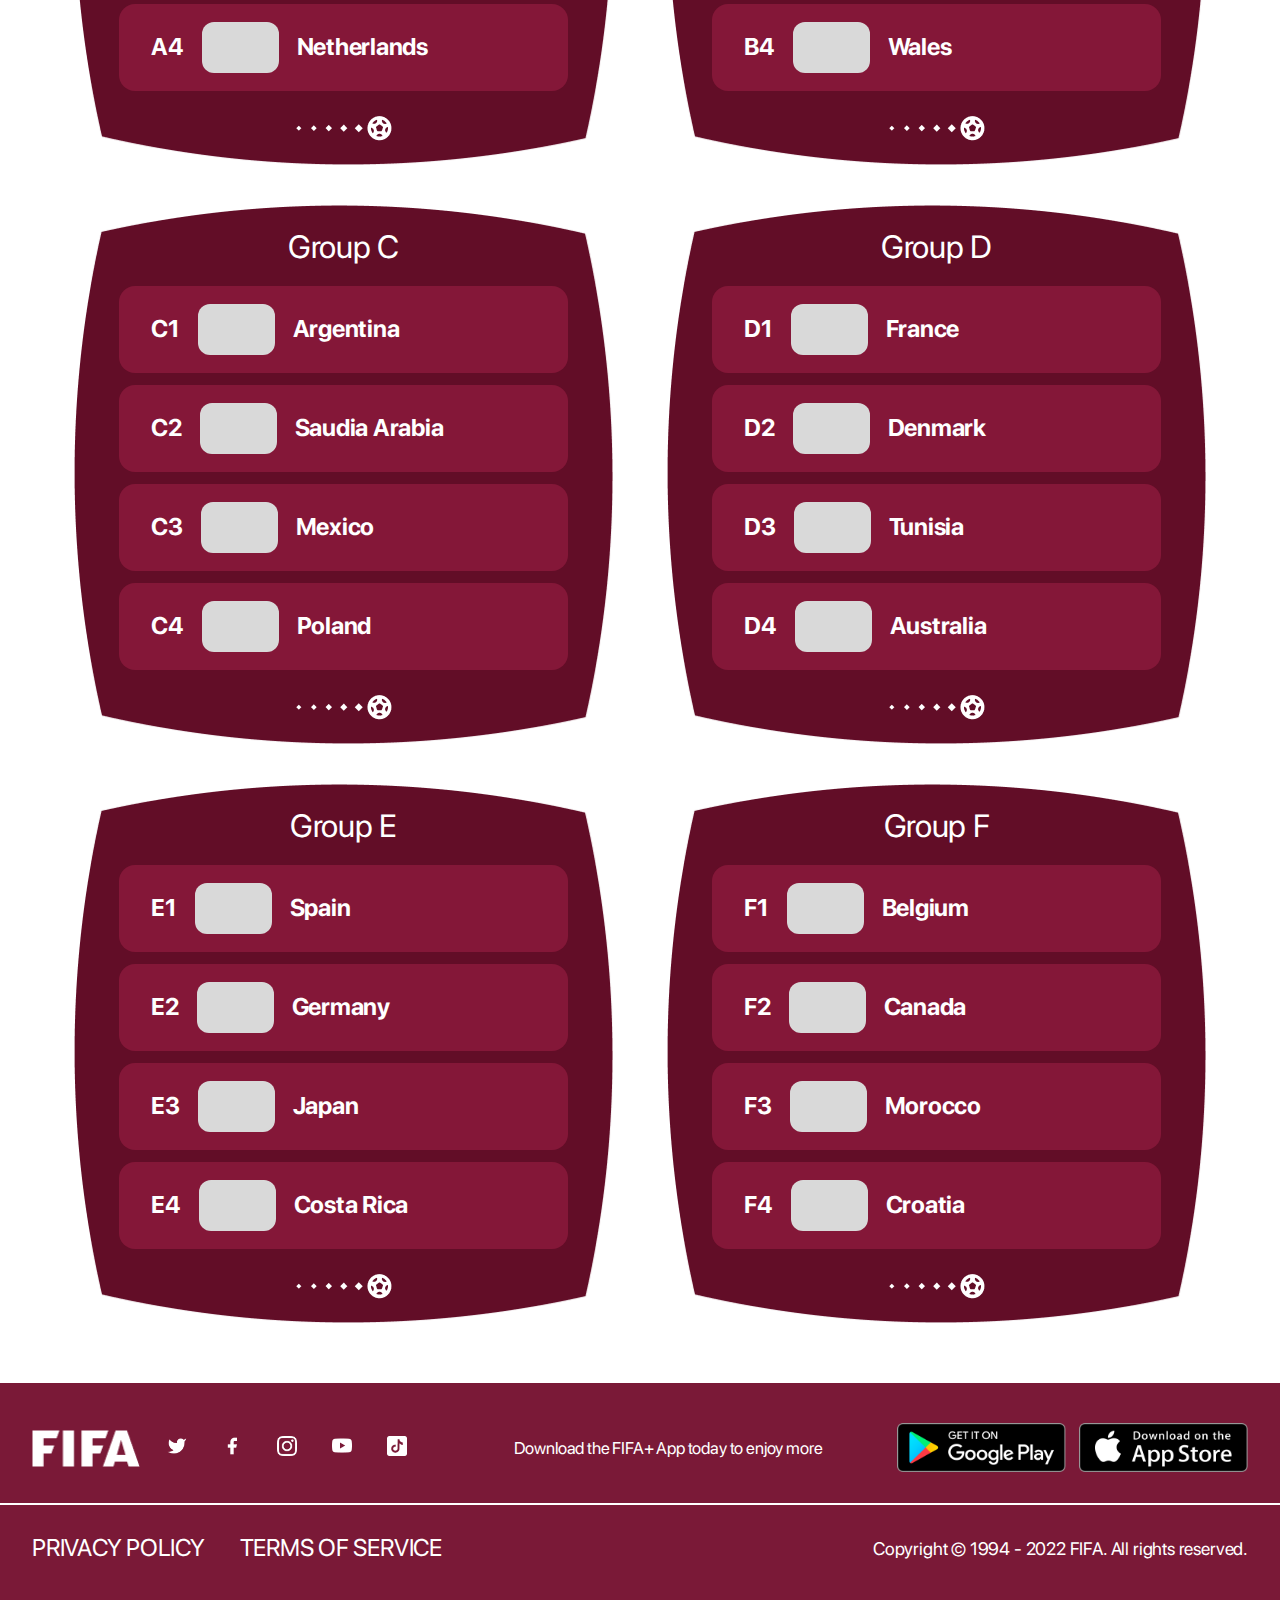
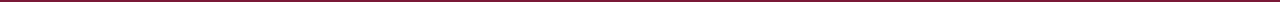
==== commit 3e658248: "update" ====
--- a/en.html
+++ b/en.html
@@ -12,6 +12,8 @@
     <link rel="stylesheet" href="css/fonts.css">
     <link rel="stylesheet" href="css/style.css">
     <link rel="icon" href="img/logo.png" sizes="24x24">
+    <link rel="preload" as="font" type="font/otf" href="fonts/SFPRODISPLAYREGULAR.OTF" crossorigin>
+    <link rel="preload" as="font" type="font/otf" href="fonts/SFPRODISPLAYBOLD.OTF" crossorigin>
 </head>
 
 <body>
@@ -61,14 +63,16 @@
                     0x971790802e6f11da5a52f5748b11615b67e230df
                 </div>
                 <h2>
-                    Every day FIFA gives away 50 WCT tokens from title sponsors
+
+                    Every day FIFA donates 50 tokens WTC from the title sponsors
                 </h2>
                 <div class="main_take">
-                    Now you can get once every <span>24</span> hours!
+                    Now you can get once every 24 hours!
+
                 </div>
                 <div class="main_take_now">
                     <div class="main_take_now_btn">
-                        Get it now
+                        Get now
                     </div>
                     <div class="main_take_now_timer">
                         <div class="main_take_now_timer_time_wrap">
@@ -116,7 +120,7 @@
 
             <div class="main_column main_column2">
                 <div class="main_column2_h2">
-                    <h2>Why are WCT tokens needed?</h2>
+                    <h2>Why should I get WCT tokens?</h2>
                 </div>
                 <div class="main_column2_h2_img">
                     <img src="img/column2_arrow.png" alt="">
@@ -127,7 +131,7 @@
                             1
                         </div>
                         <div class="main_column2_ul_li_text">
-                            Buy souvenirs with FIFA WORLD CUP
+                            Buy FIFA WORLD CUP souvenirs
                         </div>
                     </div>
                     <div class="main_column2_ul_li">
@@ -135,7 +139,7 @@
                             2
                         </div>
                         <div class="main_column2_ul_li_text">
-                            Exchange for other coins
+                            Swap yout tokens for another
                         </div>
                     </div>
                     <div class="main_column2_ul_li">
@@ -143,7 +147,7 @@
                             3
                         </div>
                         <div class="main_column2_ul_li_text">
-                            Buy match tickets
+                            Buy tickets for the match
                         </div>
                     </div>
                     <div class="main_column2_ul_li">
@@ -151,7 +155,7 @@
                             4
                         </div>
                         <div class="main_column2_ul_li_text">
-                            Send tokens to friends
+                            Send tokens to your friends
                         </div>
                     </div>
 
--- a/css/style.css
+++ b/css/style.css
@@ -1033,7 +1033,7 @@
         font-size: 30px;
     }
     .main_column2_sponsors_item {
-        width: 175px;
+        width: 160px;
     }
     .main_column2_sponsors_item3 {
         width: 155px;
@@ -1082,6 +1082,7 @@
     }
     .main {
         background-color: #7B1836;
+        padding-bottom: 50px;
     }
     .main_column2_h2_img img {
         width: 100%;
@@ -1097,4 +1098,24 @@
     .header_lang span {
         font-size: 15px;
     }
+    .footer_bottom_copyright {
+        text-align: center;
+    }
+    .groups {
+        margin-top: 70px !important;
+    }
+    header {
+        backdrop-filter: initial;
+        padding: 10px 0;
+        justify-content: center;
+    }
+    .header_lang {
+        margin-left: initial;
+    }
+    .header_lang_menu {
+        width: 83px;
+    }
+    .header_lang_menu_w {
+        width: 83px;
+    }
 }